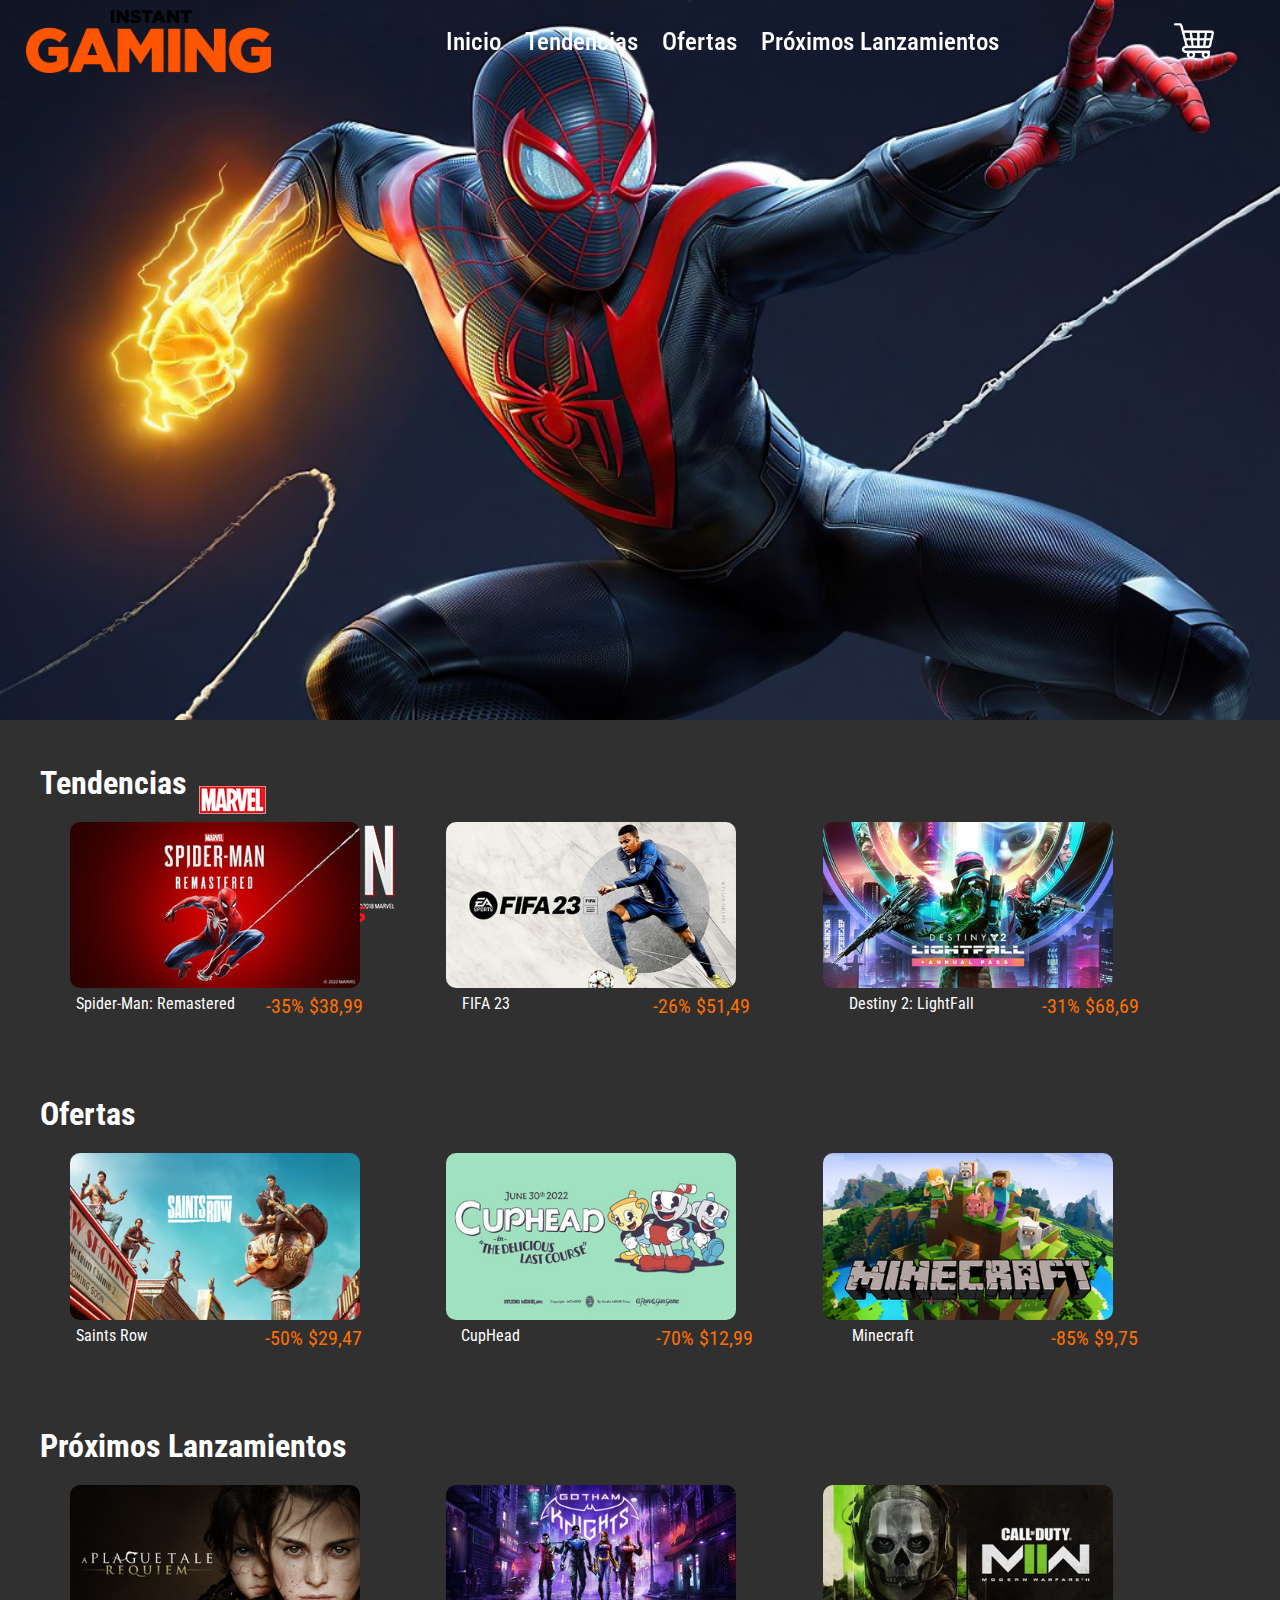
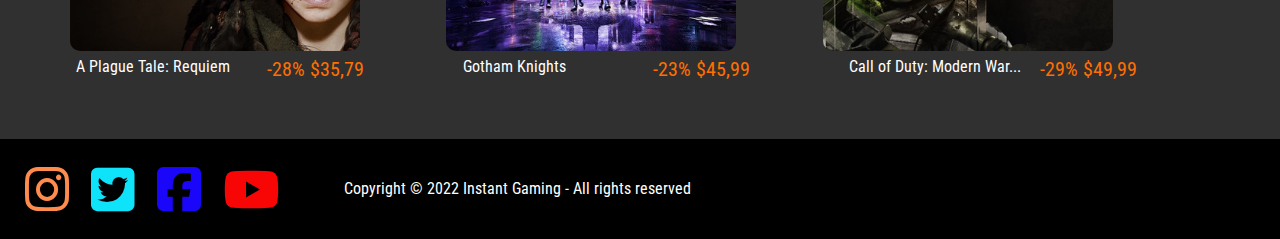
==== index.html @ 99ba7c0c "first commit" ====
<!DOCTYPE html>
<html lang="en">

<head>
    <meta charset="UTF-8">
    <meta http-equiv="X-UA-Compatible" content="IE=edge">
    <meta name="viewport" content="width=device-width, initial-scale=1.0">
    <link rel="stylesheet" href="assets/css/styles.css">
    <link rel="stylesheet" href="https://cdnjs.cloudflare.com/ajax/libs/font-awesome/6.2.0/css/all.min.css">
    <link rel="stylesheet" href="carrito.html">
    <link rel="stylesheet" href="index2.html">
    <title>Instant Gaming</title>
</head>

<body>
    <div id="Home" class="container">
        <div class="header">
            <img class="logo" src="assets/img/logo.jpg" alt="">
            <nav>
                <ul class="nav_links">
                    <li><a href="#Home">Inicio</a></li>
                    <li><a href="#Tendencias">Tendencias</a></li>
                    <li><a href="#Ofertas">Ofertas</a></li>
                    <li><a href="#Proximos">Próximos Lanzamientos</a></li>
                </ul>
            </nav>
            <a href="carrito.html"><img class="logoc" src="assets/img/carrito.png" alt=""></a>
            
        </div>
        
        <img class="img1" src="assets/img/back.jpg" alt="">
        <div class="texti"><img src="assets/img/slogo.png" alt=""></div>
        

        <div class="content">
            <div id="Tendencias">
                <h1>Tendencias</h1>

                <div class="games">
                    <a href="index2.html#Tendencias"><img class="covers" src="assets/img/t1.jpg" title="Añadir al carrito"></a>
                    <a href="index2.html#Tendencias"><img class="covers" src="assets/img/t2.jpg" title="Añadir al carrito"></a>
                    <a href="index2.html#Tendencias"><img class="covers" src="assets/img/t3.jpg" title="Añadir al carrito"></a>
                    <span class="texto1">Spider-Man: Remastered</span>
                    <span class="precio">-35% $38,99</span>
                    <span class="texto2">FIFA 23</span>
                    <span class="precio">-26% $51,49</span>
                    <span class="texto3">Destiny 2: LightFall</span>
                    <span class="precio">-31% $68,69</span>
                </div>
                
            </div>
            <br><br><br>

            <div id="Ofertas">
                <h1>Ofertas</h1>

                <div class="games">
                    <a href="index2.html#Ofertas"><img class="covers" src="assets/img/o1.jpg" title="Añadir al carrito"></a>
                    <a href="index2.html#Ofertas"><img class="covers" src="assets/img/o2.jpg" title="Añadir al carrito"></a>
                    <a href="index2.html#Ofertas"><img class="covers" src="assets/img/o3.jpg" title="Añadir al carrito"></a>
                    <span class="texto4">Saints Row</span>
                    <span class="precio">-50% $29,47</span>
                    <span class="texto5">CupHead</span>
                    <span class="precio">-70% $12,99</span>
                    <span class="texto6">Minecraft</span>
                    <span class="precio">-85% $9,75</span>
                </div>
            </div>
            <br><br><br>
            <div id="Proximos">
                <h1>Próximos Lanzamientos</h1>

                <div class="games">
                    <a href="index2.html#Proximos"><img class="covers" src="assets/img/p1.jpg" title="Añadir al carrito"></a>
                    <a href="index2.html#Proximos"><img class="covers" src="assets/img/p2.jpg" title="Añadir al carrito"></a>
                    <a href="index2.html#Proximos"><img class="covers" src="assets/img/p3.jpg" title="Añadir al carrito"></a>
                    <span class="texto7">A Plague Tale: Requiem</span>
                    <span class="precio">-28% $35,79</span>
                    <span class="texto8">Gotham Knights</span>
                    <span class="precio">-23% $45,99</span>
                    <span class="texto9">Call of Duty: Modern War...</span>
                    <span class="precio">-29% $49,99</span>
                </div>

            </div>

        </div>
        <br><br>

        <div class="footer">
            <div class="redes">
            <a class="ig" href="https://www.instagram.com/instantgaminges/" target="_blank"><i class="fa-brands fa-instagram"></i></a>
            <a class="tw" href="https://twitter.com/InstantGamingES" target="_blank"><i class="fa-brands fa-square-twitter"></i></a>
            <a class="fb" href="https://www.facebook.com/Instant.Gaming.es" target="_blank"><i class="fa-brands fa-square-facebook"></i></a>
            <a class="yb" href="https://www.youtube.com/channel/UCdNKJbUfHrf3__BjoFVi8qw" target="_blank"><i class="fa-brands fa-youtube"></i></a>
            </div>
            <p>Copyright © 2022 Instant Gaming - All rights reserved</p>
            
        </div>
    </div>
</body>

</html>
---- assets/css/styles.css ----
@import url('https://fonts.googleapis.com/css2?family=Roboto+Condensed&display=swap');
*{
    box-sizing: border-box;
    margin: 0;
    padding: 0;
    scroll-behavior: smooth;
    font-family: "Roboto Condensed", sans-serif;
}

body{
    background-color: rgb(48, 48, 48);
}

.img1{
    width: 100%;
}

li, a, button{
    font-weight: 500;
    font-size: 25px;
    color: rgb(255, 255, 255);
    text-decoration: none;
}

.header{
    position: fixed;
    display: flex;
    justify-content: space-between;
    align-items: center;
    padding: 10px 2%;
    z-index: 15;

}

.nav_links{
    list-style: none;
}

.nav_links li{
    display: inline-block;
    padding: 0px 10px;
}

.nav_links li a:hover {
    color: rgb(255, 111, 0);
}

.logo{
    width: 20%;
}

.logoc{
    width: 80px;
    float: right;
    padding-right: 40px;
}

.content h1{
    color: white;
    padding: 20px;
}

.games{
    display: table;
    align-items: center;
    margin: auto;
}

.covers{
    width: 290px;
    border-radius: 10px;
    margin-left: 4%;
    margin-right: 3%;
}

.covers:hover{
    color: rgb(255, 255, 255);
    opacity: 80%;
	transform: scale(1.05);
}

.texto1{
    color: white;
    padding-top:0%;
    padding-left:4.5%;
    padding-right: 2.5%;
    display:block;
    float:left;
}

.texto2{
    color: white;
    padding-top:0%;
    padding-left:8%;
    padding-right: 11.5%;
    display:block;
    float:left;
}

.texto3{
    color: white;
    padding-top:0%;
    padding-left:8%;
    padding-right: 5.5%;
    display:block;
    float:left;
}

.texto4{
    color: white;
    padding-top:0%;
    padding-left:4.5%;
    padding-right: 9.5%;
    display:block;
    float:left;
}

.texto5{
    color: white;
    padding-top:0%;
    padding-left:8%;
    padding-right: 11%;
    display:block;
    float:left;
}

.texto6{
    color: white;
    padding-top:0%;
    padding-left:8%;
    padding-right: 11%;
    display:block;
    float:left;
}

.texto7{
    color: white;
    padding-top:0%;
    padding-left:4.5%;
    padding-right: 3%;
    display:block;
    float:left;
}

.texto8{
    color: white;
    padding-top:0%;
    padding-left:8%;
    padding-right: 7%;
    display:block;
    float:left;
}

.texto9{
    color: white;
    padding-top:0%;
    padding-left:8%;
    padding-right: 1.5%;
    display:block;
    float:left;
}

.precio{
    color: rgb(255, 111, 0);
    font-size: 20px;
    padding-top:0%;
    display:block;
    float:left;
}

.footer{
    width: 100%;
    height: 100%;
    background-color: black;
    display: inline-flex;
}

.footer p{
    color: white;;
    padding: 40px;
}

.redes{
    text-align: left;
    padding: 15px;
    font-size: 10px;
}

.ig i{
    color: rgb(255, 139, 77);
    padding: 10px;
    font-size: 50px;
}

.ig i:hover{
    color: rgb(255, 165, 117);
}

.tw i{
    color: rgb(15, 227, 250);
    padding: 10px;
    font-size: 50px;
}

.tw i:hover{
    color: rgb(115, 241, 255);
}

.fb i{
    color: rgb(26, 6, 248);
    padding: 10px;
    font-size: 50px;
}

.fb i:hover{
    color: rgb(103, 89, 255);
}

.yb i{
    color: rgb(248, 6, 6);
    padding: 10px;
    font-size: 50px;
}

.yb i:hover{
    color: rgb(251, 79, 79);
}

.texti{
    position: absolute;
    width: 100px;
    top: 85%;
    left: 5%;
}

.circle{
    width: 15px;
    position: absolute;
    top: 27%;
    left: 94%;
    z-index: 2;
}

/* Carrito Vacio*/

.cartpage-container {
    flex-direction: column-reverse;
}

.cartpage-container {
    margin-top: 10px;
    margin-left: 15%;
}

.cartpage-container {
    max-width: 800px;
    align-self: center;
    width: 100%;
    display: flex;
    margin-top: 0px;
    align-items: flex-start;
}

.cartpage-container .cartpage-left {
    width: 100%;
    margin-bottom: 30px;
}

.cartpage-container .cartpage-left {
    flex: 1 1;
}

.text1{
    color: white;
    font-size: 30px;
}

.logocarrito{
    width: 10px;
    transform-origin: top;
}

.cart-listing .cart-empty {
    padding: 15px;
}

.cart-listing .cart-empty {
    display: flex;
    align-items: center;
    justify-content: center;
    flex-direction: column;
    padding: 30px;
    text-align: center;
}

.cartpage-container .cart-listing {
    border-radius: 10px;
}

.cartpage-container .cart-listing {
    border-radius: 12px;
}
.cartpage-container .cart-listing {
    border-radius: 15px;
    padding: 30px;
    background-color: rgb(61, 61, 61);
}

.icon-cart {
    width: 100px;
    height: 100px;
    flex: 0 0 20px;
    margin-bottom: 3px;
}

.cart-listing .cart-empty span.span1 {
    color: gray;
    font-size: 22px;
    max-width: 500px;
    text-align: center;
    display: flex;
    margin-bottom: 20px;
    margin-top: 2px;
}

.button-secondary {
    background-color: rgb(84, 84, 84);
    border-radius: 35px;
    z-index: 1;
    white-space: nowrap;
    width: 250px;
}

.button-secondary:hover {
    color: #fff;
    background-color: rgb(255, 111, 0);
}

/* Carrito Lleno*/

.shoppingcart {
	max-width: 1000px;
	margin: 0 auto;
}

.shoppingcart h1 {
	padding: 20px 0;
	text-align: center;
	text-transform: uppercase;
}

.project {
	display: flex;
}

.shop {
	flex: 75%;
}

.box {
	display: flex;
	width: 100%;
	height: 200px;
	overflow: hidden;
	margin-bottom: 20px;
	background: rgb(83, 83, 83);
	transition: all .6s ease;
	box-shadow: rgba(100, 100, 111, 0.2) 0px 7px 29px 0px;
}

.box:hover {
	border: none;
	transform: scale(1.01);
}

.box img {
	width: 300px;
	height: 200px;
	object-fit: cover;
}

.content {
	padding: 20px;
	width: 100%;
	position: relative;
}

.content h3 {
	margin-bottom: 30px;
    color: white;
}

.content h4 {
	margin-bottom: 50px;
    color: white;
}

.btn-area {
	position: absolute;
	bottom: 20px;
	right: 20px;
	padding: 10px 25px;
	background-color: rgb(54, 54, 54);;
	color: white;
	cursor: pointer;
	border-radius: 5px;
}

.btn-area:hover {
	background-color: rgb(255, 111, 0);
	color: #fff;
	font-weight: 600;
}

.btn-area i {
	margin-right: 5px;
}

.right-bar {
	flex: 25%;
	margin-left: 20px;
	padding: 20px;
	height: 300px;
	border-radius: 5px;
	background: rgb(84, 84, 84);
	box-shadow: rgba(100, 100, 111, 0.2) 0px 7px 29px 0px;
}

.right-bar hr {
	margin-bottom: 25px;
    color: white;
}

.right-bar p {
	display: flex;
	justify-content: space-between;
	margin-bottom: 30px;
	font-size: 20px;
    color: white;
}

.right-bar a {
	background-color: rgb(54, 54, 54);
	color: #fff;
	text-decoration: none;
	display: block;
	text-align: center;
	height: 40px;
	line-height: 40px;
	font-weight: 900;
}

.right-bar i {
	margin-right: 15px;
}

.right-bar a:hover {
	background-color: rgb(255, 111, 0);
}

.titulocarrito{
    color: white;
}
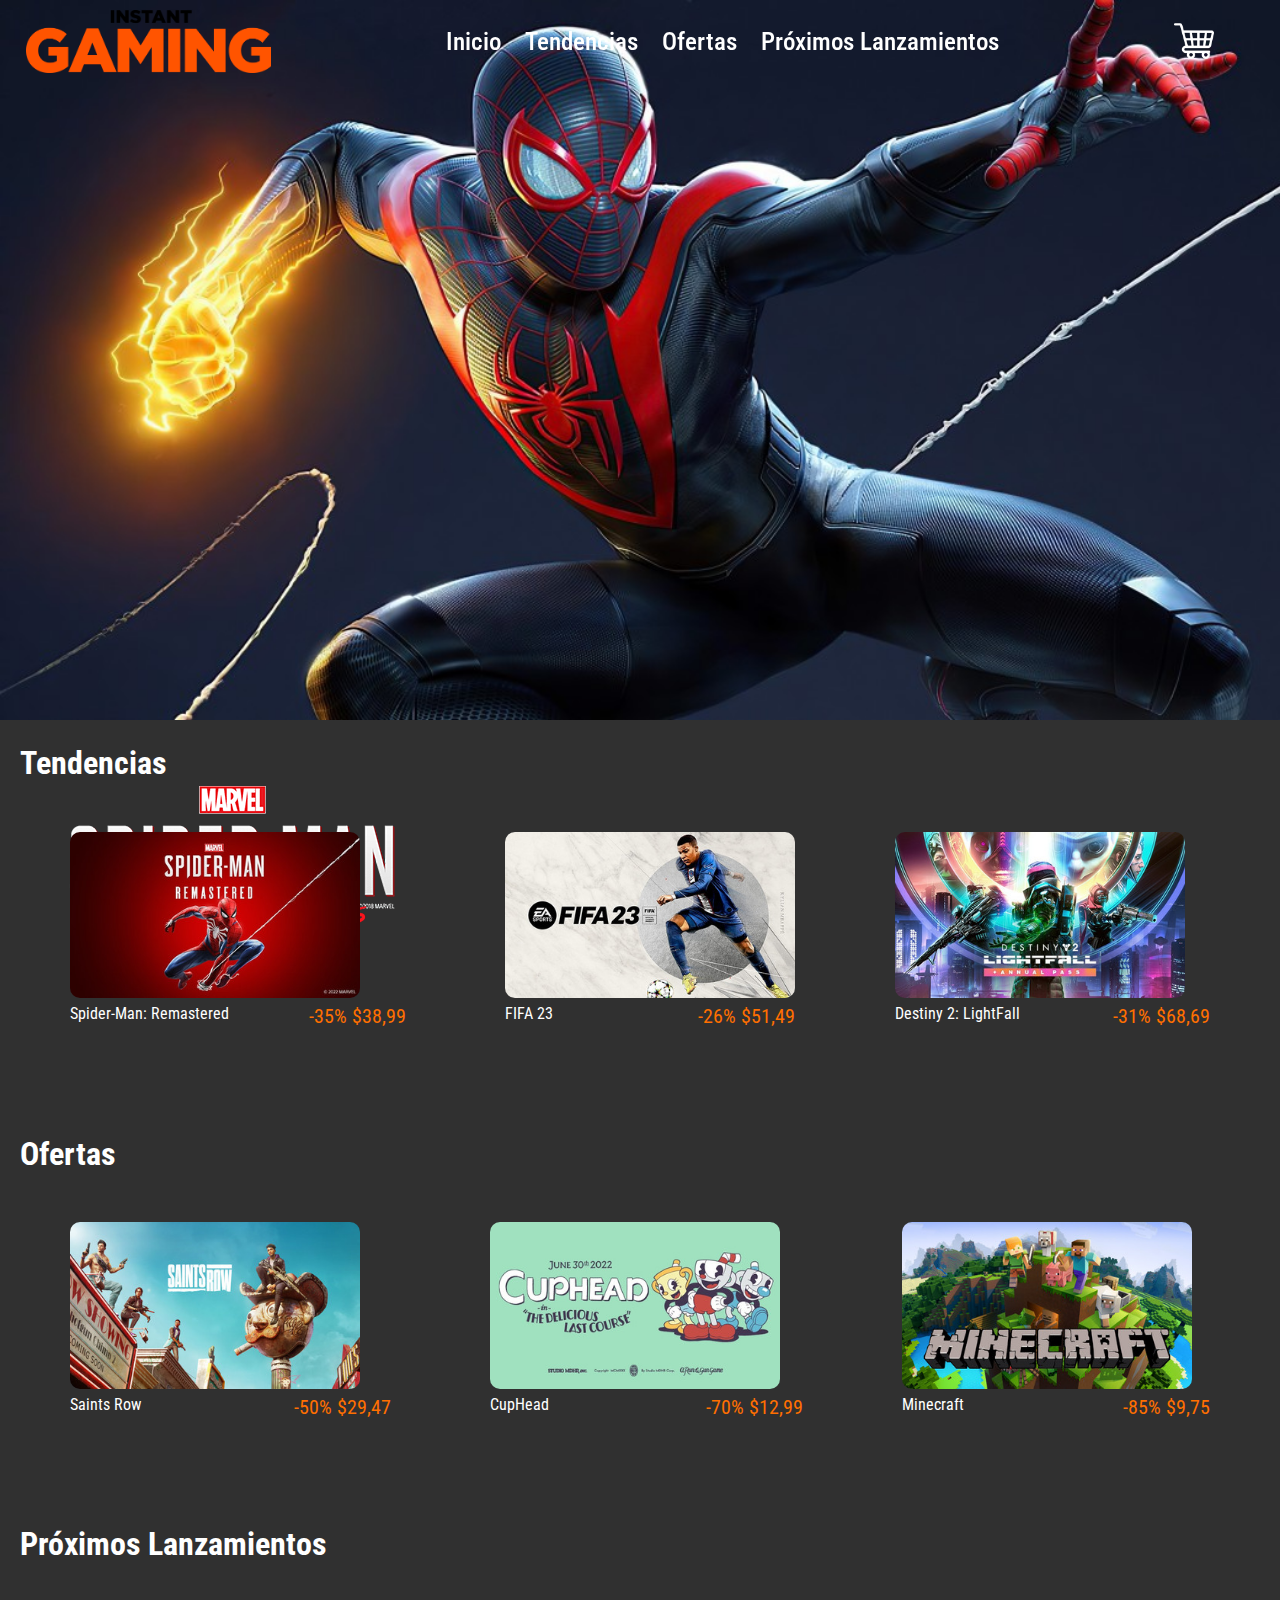
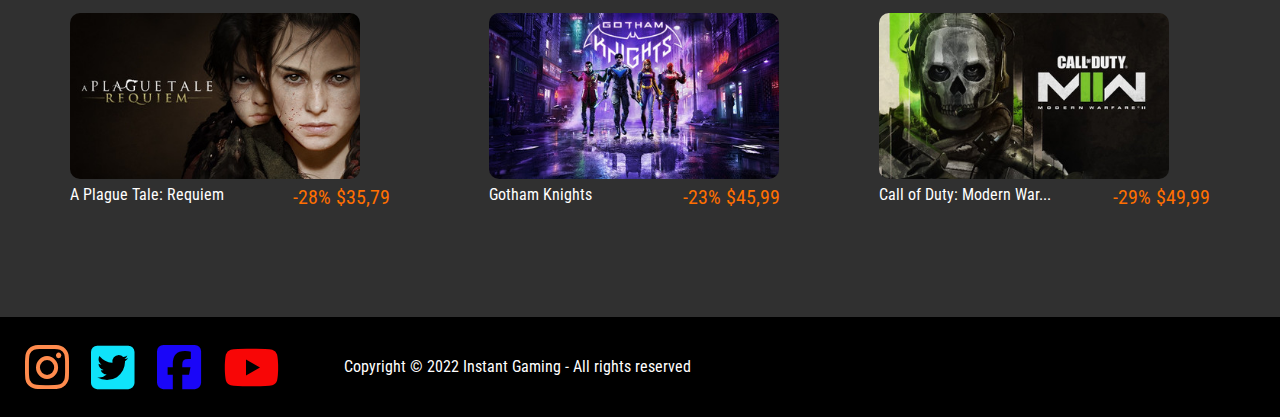
==== commit cd7d40a5: "Cambios" ====
--- a/index.html
+++ b/index.html
@@ -33,57 +33,75 @@
         
 
         <div class="content">
-            <div id="Tendencias">
+            <div class="content2" id="Tendencias">
                 <h1>Tendencias</h1>
+                <div class="content-games">
+                    <div class="games">
+                        <a href="index2.html#Tendencias"><img class="covers" src="assets/img/t1.jpg" title="Añadir al carrito"></a>
+                        <span class="texto">Spider-Man: Remastered</span>
+                        <span class="precio">-35% $38,99</span>
+                    </div>
+                    <div class="games">
+                        <a href="index2.html#Tendencias"><img class="covers" src="assets/img/t2.jpg" title="Añadir al carrito"></a>
+                        <span class="texto">FIFA 23</span>
+                        <span class="precio">-26% $51,49</span>
+                    </div>
+                    <div class="games">
+                        <a href="index2.html#Tendencias"><img class="covers" src="assets/img/t3.jpg" title="Añadir al carrito"></a>
+                        <span class="texto">Destiny 2: LightFall</span>
+                        <span class="precio">-31% $68,69</span>
+                    </div>  
+                </div>
+                <br><br><br>
+            </div>
+            
 
-                <div class="games">
-                    <a href="index2.html#Tendencias"><img class="covers" src="assets/img/t1.jpg" title="Añadir al carrito"></a>
-                    <a href="index2.html#Tendencias"><img class="covers" src="assets/img/t2.jpg" title="Añadir al carrito"></a>
-                    <a href="index2.html#Tendencias"><img class="covers" src="assets/img/t3.jpg" title="Añadir al carrito"></a>
-                    <span class="texto1">Spider-Man: Remastered</span>
-                    <span class="precio">-35% $38,99</span>
-                    <span class="texto2">FIFA 23</span>
-                    <span class="precio">-26% $51,49</span>
-                    <span class="texto3">Destiny 2: LightFall</span>
-                    <span class="precio">-31% $68,69</span>
-                </div>
-                
-            </div>
-            <br><br><br>
-
-            <div id="Ofertas">
+            <div class="content2" id="Ofertas">
                 <h1>Ofertas</h1>
-
-                <div class="games">
-                    <a href="index2.html#Ofertas"><img class="covers" src="assets/img/o1.jpg" title="Añadir al carrito"></a>
-                    <a href="index2.html#Ofertas"><img class="covers" src="assets/img/o2.jpg" title="Añadir al carrito"></a>
-                    <a href="index2.html#Ofertas"><img class="covers" src="assets/img/o3.jpg" title="Añadir al carrito"></a>
-                    <span class="texto4">Saints Row</span>
-                    <span class="precio">-50% $29,47</span>
-                    <span class="texto5">CupHead</span>
-                    <span class="precio">-70% $12,99</span>
-                    <span class="texto6">Minecraft</span>
-                    <span class="precio">-85% $9,75</span>
+                <div class="content-games">
+                    <div class="games">
+                        <a href="index2.html#Tendencias"><img class="covers" src="assets/img/o1.jpg" title="Añadir al carrito"></a>
+                        <div class="texto">
+                            <span>Saints Row</span>
+                        </div>
+                        <div class="precio">
+                            <span>-50% $29,47</span>
+                        </div>
+                    </div>
+                    <div class="games">
+                        <a href="index2.html#Tendencias"><img class="covers" src="assets/img/o2.jpg" title="Añadir al carrito"></a>
+                        <span class="texto">CupHead</span>
+                        <span class="precio">-70% $12,99</span>
+                    </div>
+                    <div class="games">
+                        <a href="index2.html#Tendencias"><img class="covers" src="assets/img/o3.jpg" title="Añadir al carrito"></a>
+                        <span class="texto">Minecraft</span>
+                        <span class="precio">-85% $9,75</span>
+                    </div>  
                 </div>
             </div>
             <br><br><br>
-            <div id="Proximos">
+            <div class="content2" id="Proximos">
                 <h1>Próximos Lanzamientos</h1>
 
-                <div class="games">
-                    <a href="index2.html#Proximos"><img class="covers" src="assets/img/p1.jpg" title="Añadir al carrito"></a>
-                    <a href="index2.html#Proximos"><img class="covers" src="assets/img/p2.jpg" title="Añadir al carrito"></a>
-                    <a href="index2.html#Proximos"><img class="covers" src="assets/img/p3.jpg" title="Añadir al carrito"></a>
-                    <span class="texto7">A Plague Tale: Requiem</span>
-                    <span class="precio">-28% $35,79</span>
-                    <span class="texto8">Gotham Knights</span>
-                    <span class="precio">-23% $45,99</span>
-                    <span class="texto9">Call of Duty: Modern War...</span>
-                    <span class="precio">-29% $49,99</span>
+                <div class="content-games">
+                    <div class="games">
+                        <a href="index2.html#Tendencias"><img class="covers" src="assets/img/p1.jpg" title="Añadir al carrito"></a>
+                        <span class="texto">A Plague Tale: Requiem</span>
+                        <span class="precio">-28% $35,79</span>
+                    </div>
+                    <div class="games">
+                        <a href="index2.html#Tendencias"><img class="covers" src="assets/img/p2.jpg" title="Añadir al carrito"></a>
+                        <span class="texto">Gotham Knights</span>
+                        <span class="precio">-23% $45,99</span>
+                    </div>
+                    <div class="games">
+                        <a href="index2.html#Tendencias"><img class="covers" src="assets/img/p3.jpg" title="Añadir al carrito"></a>
+                        <span class="texto">Call of Duty: Modern War...</span>
+                        <span class="precio">-29% $49,99</span>
+                    </div>  
                 </div>
-
             </div>
-
         </div>
         <br><br>
 
--- a/assets/css/styles.css
+++ b/assets/css/styles.css
@@ -9,10 +9,7 @@
 
 body{
     background-color: rgb(48, 48, 48);
-}
-
-.img1{
-    width: 100%;
+    overflow-x: hidden;
 }
 
 li, a, button{
@@ -21,6 +18,8 @@
     color: rgb(255, 255, 255);
     text-decoration: none;
 }
+
+/* Header */
 
 .header{
     position: fixed;
@@ -32,6 +31,10 @@
 
 }
 
+.logo{
+    width: 20%;
+}
+
 .nav_links{
     list-style: none;
 }
@@ -43,10 +46,6 @@
 
 .nav_links li a:hover {
     color: rgb(255, 111, 0);
-}
-
-.logo{
-    width: 20%;
 }
 
 .logoc{
@@ -55,22 +54,26 @@
     padding-right: 40px;
 }
 
+.img1{
+    width: 100%;
+}
+
 .content h1{
     color: white;
-    padding: 20px;
+}
+
+.content-games{
+    display: flex;
+    width: 100%;
 }
 
 .games{
-    display: table;
-    align-items: center;
-    margin: auto;
+    padding: 4%;
 }
 
 .covers{
     width: 290px;
     border-radius: 10px;
-    margin-left: 4%;
-    margin-right: 3%;
 }
 
 .covers:hover{
@@ -79,93 +82,18 @@
 	transform: scale(1.05);
 }
 
-.texto1{
-    color: white;
-    padding-top:0%;
-    padding-left:4.5%;
-    padding-right: 2.5%;
-    display:block;
-    float:left;
-}
-
-.texto2{
-    color: white;
-    padding-top:0%;
-    padding-left:8%;
-    padding-right: 11.5%;
-    display:block;
-    float:left;
-}
-
-.texto3{
-    color: white;
-    padding-top:0%;
-    padding-left:8%;
-    padding-right: 5.5%;
-    display:block;
-    float:left;
-}
-
-.texto4{
-    color: white;
-    padding-top:0%;
-    padding-left:4.5%;
-    padding-right: 9.5%;
-    display:block;
-    float:left;
-}
-
-.texto5{
-    color: white;
-    padding-top:0%;
-    padding-left:8%;
-    padding-right: 11%;
-    display:block;
-    float:left;
-}
-
-.texto6{
-    color: white;
-    padding-top:0%;
-    padding-left:8%;
-    padding-right: 11%;
-    display:block;
-    float:left;
-}
-
-.texto7{
-    color: white;
-    padding-top:0%;
-    padding-left:4.5%;
-    padding-right: 3%;
-    display:block;
-    float:left;
-}
-
-.texto8{
-    color: white;
-    padding-top:0%;
-    padding-left:8%;
-    padding-right: 7%;
-    display:block;
-    float:left;
-}
-
-.texto9{
-    color: white;
-    padding-top:0%;
-    padding-left:8%;
-    padding-right: 1.5%;
-    display:block;
-    float:left;
+.texto{
+    color: white;
+    display: block;
+    float: left;
 }
 
 .precio{
     color: rgb(255, 111, 0);
     font-size: 20px;
     padding-top:0%;
-    display:block;
-    float:left;
+    display: block;
+    float: right;
 }
 
 .footer{
@@ -243,97 +171,82 @@
 
 /* Carrito Vacio*/
 
-.cartpage-container {
-    flex-direction: column-reverse;
-}
-
-.cartpage-container {
-    margin-top: 10px;
-    margin-left: 15%;
-}
-
-.cartpage-container {
-    max-width: 800px;
-    align-self: center;
-    width: 100%;
-    display: flex;
-    margin-top: 0px;
-    align-items: flex-start;
-}
-
-.cartpage-container .cartpage-left {
-    width: 100%;
-    margin-bottom: 30px;
-}
-
-.cartpage-container .cartpage-left {
-    flex: 1 1;
-}
-
-.text1{
-    color: white;
-    font-size: 30px;
-}
-
-.logocarrito{
-    width: 10px;
-    transform-origin: top;
-}
-
-.cart-listing .cart-empty {
-    padding: 15px;
-}
-
-.cart-listing .cart-empty {
-    display: flex;
-    align-items: center;
-    justify-content: center;
-    flex-direction: column;
-    padding: 30px;
-    text-align: center;
-}
-
-.cartpage-container .cart-listing {
-    border-radius: 10px;
-}
-
-.cartpage-container .cart-listing {
-    border-radius: 12px;
-}
-.cartpage-container .cart-listing {
-    border-radius: 15px;
-    padding: 30px;
-    background-color: rgb(61, 61, 61);
-}
-
-.icon-cart {
-    width: 100px;
-    height: 100px;
-    flex: 0 0 20px;
-    margin-bottom: 3px;
-}
-
-.cart-listing .cart-empty span.span1 {
-    color: gray;
-    font-size: 22px;
-    max-width: 500px;
-    text-align: center;
-    display: flex;
-    margin-bottom: 20px;
-    margin-top: 2px;
-}
-
-.button-secondary {
-    background-color: rgb(84, 84, 84);
-    border-radius: 35px;
-    z-index: 1;
-    white-space: nowrap;
-    width: 250px;
-}
-
-.button-secondary:hover {
-    color: #fff;
-    background-color: rgb(255, 111, 0);
+.shopvacio {
+	flex: 75%;
+}
+
+.box2 {
+	display: flex;
+	width: 100%;
+	height: 300px;
+	overflow: hidden;
+	margin-bottom: 20px;
+	background: rgb(83, 83, 83);
+	transition: all .6s ease;
+	box-shadow: rgba(100, 100, 111, 0.2) 0px 7px 29px 0px;
+}
+
+.box2 img {
+	width: 150px;
+    height: 150px;
+    margin: 20px;
+}
+
+.contentvacio {
+	padding: 20px;
+	width: 100%;
+	position: relative;
+}
+
+.contentvacio h3 {
+    margin-top: 20px;
+	margin-bottom: 15px;
+    color: white;
+}
+
+.contentvacio h4 {
+	margin-bottom: 50px;
+    color: rgb(173, 173, 173);
+}
+
+.right-bar-vacio {
+	flex: 25%;
+	margin-left: 20px;
+	padding: 20px;
+	height: 300px;
+	border-radius: 5px;
+	background: rgb(84, 84, 84);
+	box-shadow: rgba(100, 100, 111, 0.2) 0px 7px 29px 0px;
+    cursor: not-allowed;
+    pointer-events:none;
+}
+
+.right-bar-vacio hr {
+	margin-bottom: 25px;
+    color: white;
+}
+
+.right-bar-vacio p {
+	display: flex;
+	justify-content: space-between;
+	margin-bottom: 30px;
+	font-size: 20px;
+    color: white;
+}
+
+.right-bar-vacio a {
+	background-color: rgb(54, 54, 54);
+	color: #fff;
+	text-decoration: none;
+	display: block;
+	text-align: center;
+	height: 40px;
+	line-height: 40px;
+	font-weight: 900;
+}
+
+.right-bar-vacio i {
+	margin-right: 15px;
 }
 
 /* Carrito Lleno*/
